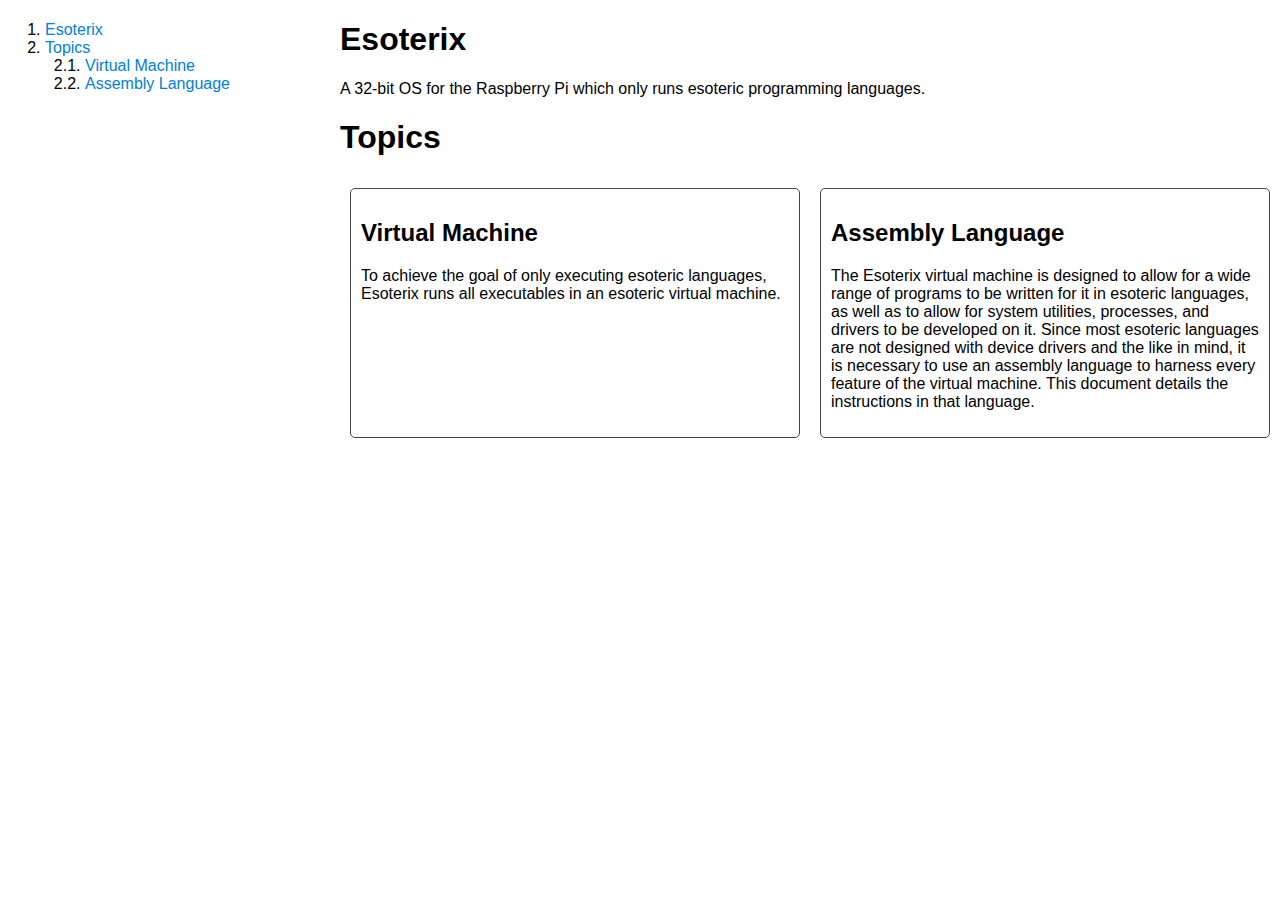
==== docs/index.html @ 00f3c669 "Add index page and misc. updates & improvements" ====
<!DOCTYPE html>
<html>
	<head>
		<title>Esoterix</title>

		<link rel="stylesheet" type="text/css" href="docs.css" />
		<link rel="stylesheet" type="text/css" href="topics.css" />

		<script src="toc.js"></script>
	</head>
	<body>
		<div id="toc" class="toc-no-heading"></div>
		<main>
			<h1>Esoterix</h1>
			<p>
				A 32-bit OS for the Raspberry Pi which only runs esoteric programming languages.
			</p>

			<h1>Topics</h1>

			<div class="topics">
				<a class="topic" href="vm.html" target="_blank">
					<h2>Virtual Machine</h2>
					<p>
						To achieve the goal of only executing esoteric languages, Esoterix runs all executables
						in an esoteric virtual machine.
					</p>
				</a>

				<a class="topic" href="asm.html" target="_blank">
					<h2>Assembly Language</h2>
					<p>
						The Esoterix virtual machine is designed to allow for a wide range of programs to
						be written for it in esoteric languages, as well as to allow for system utilities,
						processes, and drivers to be developed on it. Since most esoteric languages are not
						designed with device drivers and the like in mind, it is necessary to use an assembly
						language to harness every feature of the virtual machine. This document details the
						instructions in that language.
					</p>
				</a>
			</div>
		</main>
	</body>
</html>
---- docs/docs.css ----
body {
	margin: 0;
	padding: 0;

	font-family: sans-serif;
	overflow: hidden;

	display: grid;
	grid-template-columns: 20rem 1fr;
	column-gap: 20px;
}

main {
	grid-column: 2;

	overflow-y: scroll;

	height: 100vh;
}

/* inline styles */

a {
	color: #007fdd;
	text-decoration-color: #007fdd00;

	transition: text-decoration-color 75ms linear;
}

a:visited {
	color: #8f00dd;
}

a:hover {
	text-decoration-color: #007fddff;
}

a:visited:hover {
	text-decoration-color: #8f00ddff;
}

code {
	padding: 1px 2px;
	border-radius: 3px;

	background-color: #ccc;
	font-size: large;
}

code.subheading {
	display: block;
	max-width: 99%;
	font-size: x-large;
	margin-bottom: 1.8em;
}

/* Tables */
table {
	border-collapse: collapse;
}

table th, table td {
	border: 1px solid black;
	padding: 2px 4px;
	text-align: left;
}

table.center th, table.center td {
	text-align: center;
}

/* Table of contents */
#toc {
	padding: 5px;

	position: relative;
	grid-column: 1;
	overflow-y: scroll;
}

#toc ol {
	counter-reset: subsections;
}

#toc li {
	counter-increment: subsections;
}

#toc li::marker {
	content: counters(subsections, ".") ". ";
}
---- docs/topics.css ----
div.topics {
	display: flex;
	gap: 20px;
	flex-flow: row wrap;

	padding: 10px;
}

a.topic {
	display: block;

	border: 1px solid #444;
	border-radius: 5px;

	flex: 20%;

	padding: 10px;

	transition: all ease-out 250ms;

	text-decoration: none;
	color: black;
}

a.topic:hover {
	transform: scale(1.02);
}
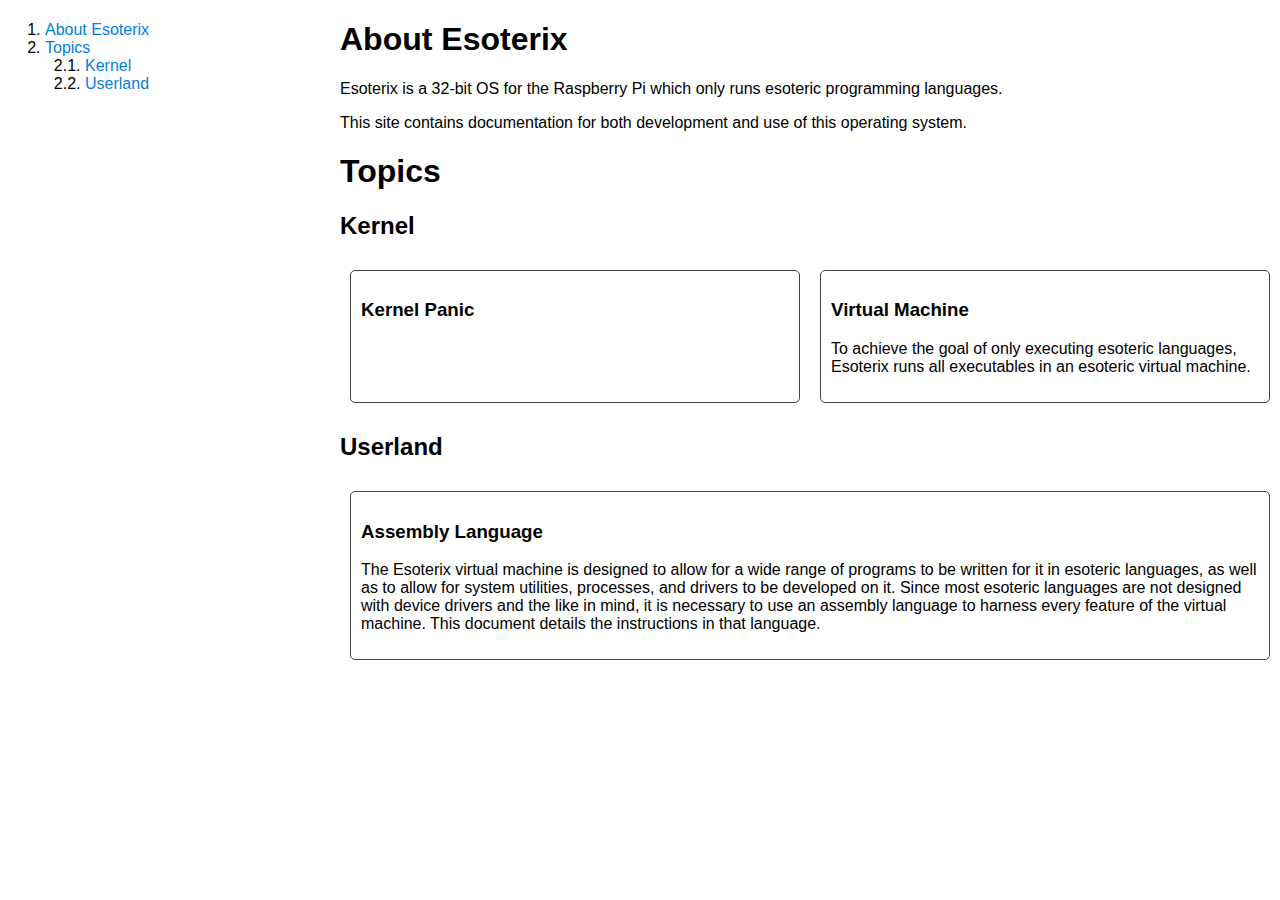
==== commit 540acea2: "Improved organization of index page" ====
--- a/docs/index.html
+++ b/docs/index.html
@@ -11,24 +11,37 @@
 	<body>
 		<div id="toc" class="toc-no-heading"></div>
 		<main>
-			<h1>Esoterix</h1>
+			<h1>About Esoterix</h1>
 			<p>
-				A 32-bit OS for the Raspberry Pi which only runs esoteric programming languages.
+				Esoterix is a 32-bit OS for the Raspberry Pi which only runs
+				esoteric programming languages.
+			</p>
+			<p>
+				This site contains documentation for both development and use
+				of this operating system.
 			</p>
 
 			<h1>Topics</h1>
 
+			<h2>Kernel</h2>
 			<div class="topics">
+				<a class="topic" target="_blank">
+					<h3 class="toc-exclude">Kernel Panic</h3>
+				</a>
+
 				<a class="topic" href="vm.html" target="_blank">
-					<h2>Virtual Machine</h2>
+					<h3 class="toc-exclude">Virtual Machine</h3>
 					<p>
 						To achieve the goal of only executing esoteric languages, Esoterix runs all executables
 						in an esoteric virtual machine.
 					</p>
 				</a>
+			</div>
 
+			<h2>Userland</h2>
+			<div class="topics">
 				<a class="topic" href="asm.html" target="_blank">
-					<h2>Assembly Language</h2>
+					<h3 class="toc-exclude">Assembly Language</h3>
 					<p>
 						The Esoterix virtual machine is designed to allow for a wide range of programs to
 						be written for it in esoteric languages, as well as to allow for system utilities,
--- a/docs/topics.css
+++ b/docs/topics.css
@@ -12,7 +12,7 @@
 	border: 1px solid #444;
 	border-radius: 5px;
 
-	flex: 20%;
+	flex: 30%;
 
 	padding: 10px;
 
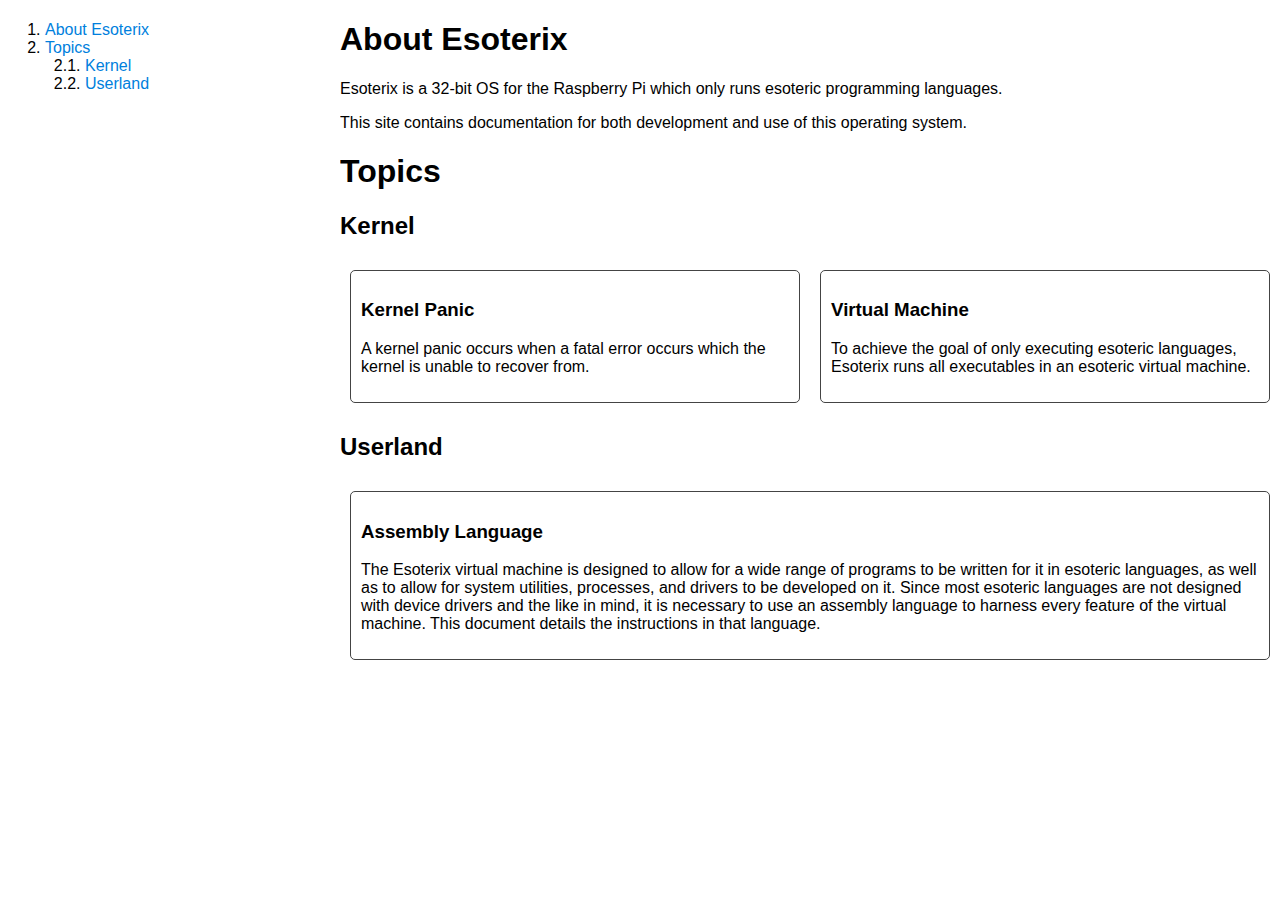
==== commit 6b787514: "Document kernel panic and improve accessibility in CSS" ====
--- a/docs/index.html
+++ b/docs/index.html
@@ -25,8 +25,12 @@
 
 			<h2>Kernel</h2>
 			<div class="topics">
-				<a class="topic" target="_blank">
+				<a class="topic" href="kernel/panic.html" target="_blank">
 					<h3 class="toc-exclude">Kernel Panic</h3>
+					<p>
+						A kernel panic occurs when a fatal error occurs which the
+						kernel is unable to recover from.
+					</p>
 				</a>
 
 				<a class="topic" href="vm.html" target="_blank">
--- a/docs/docs.css
+++ b/docs/docs.css
@@ -23,8 +23,6 @@
 a {
 	color: #007fdd;
 	text-decoration-color: #007fdd00;
-
-	transition: text-decoration-color 75ms linear;
 }
 
 a:visited {
@@ -89,3 +87,12 @@
 #toc li::marker {
 	content: counters(subsections, ".") ". ";
 }
+
+
+/* Accessibility */
+
+@media (prefers-reduced-motion: no-preference) {
+	a {
+		transition: text-decoration-color 75ms linear;
+	}
+}
--- a/docs/topics.css
+++ b/docs/topics.css
@@ -16,12 +16,17 @@
 
 	padding: 10px;
 
-	transition: all ease-out 250ms;
-
 	text-decoration: none;
 	color: black;
 }
 
-a.topic:hover {
-	transform: scale(1.02);
+a.topic:hover,
+a.topic:focus {
+	box-shadow: 2px 2px 6px #777;
+}
+
+@media (prefers-reduced-motion: no-preference) {
+	a.topic {
+		transition: box-shadow linear 150ms;
+	}
 }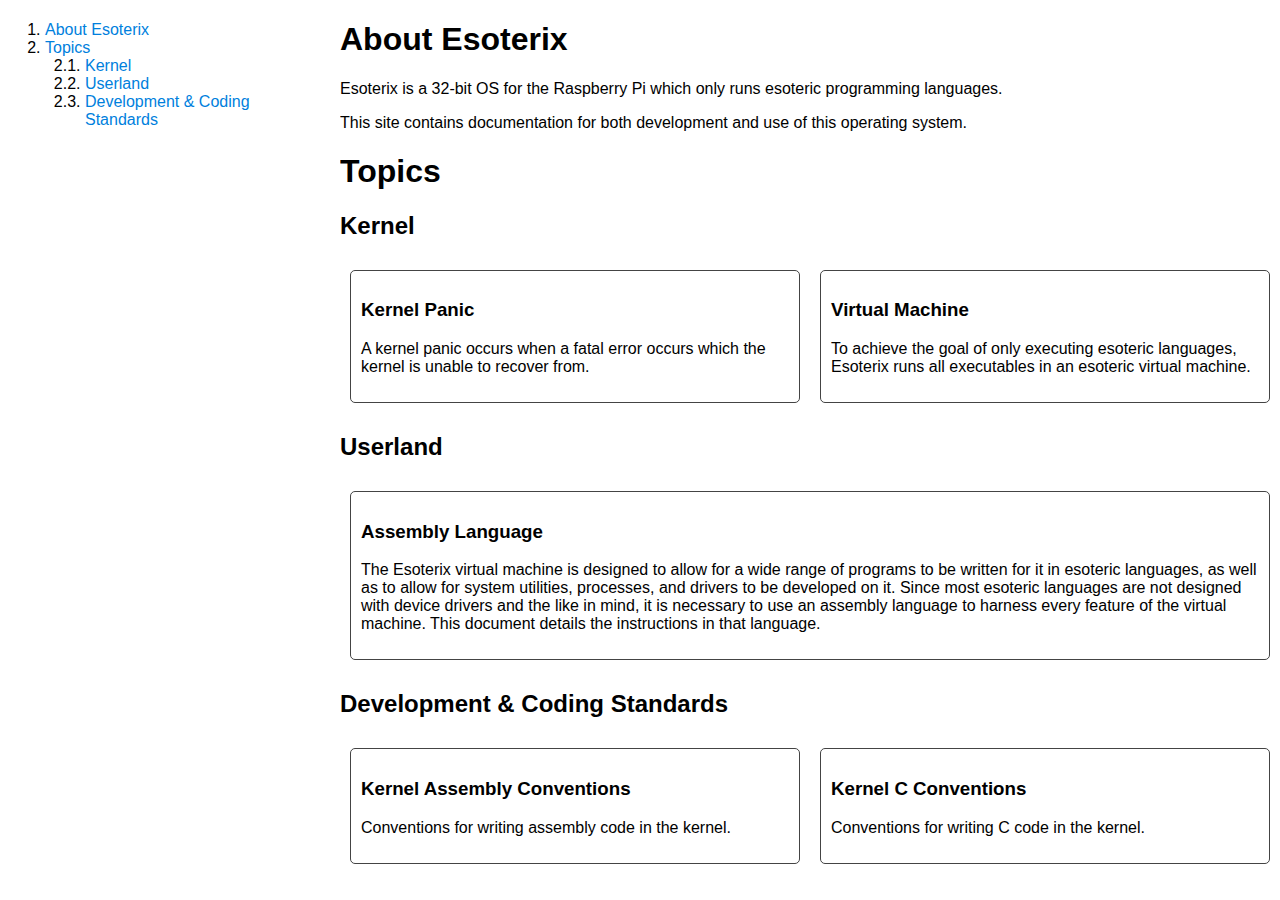
==== commit be5017e0: "Added pages on programming convention" ====
--- a/docs/index.html
+++ b/docs/index.html
@@ -1,7 +1,7 @@
 <!DOCTYPE html>
 <html>
 	<head>
-		<title>Esoterix</title>
+		<title>Esoterix Docs</title>
 
 		<link rel="stylesheet" type="text/css" href="docs.css" />
 		<link rel="stylesheet" type="text/css" href="topics.css" />
@@ -33,7 +33,7 @@
 					</p>
 				</a>
 
-				<a class="topic" href="vm.html" target="_blank">
+				<a class="topic" href="kernel/vm.html" target="_blank">
 					<h3 class="toc-exclude">Virtual Machine</h3>
 					<p>
 						To achieve the goal of only executing esoteric languages, Esoterix runs all executables
@@ -44,7 +44,7 @@
 
 			<h2>Userland</h2>
 			<div class="topics">
-				<a class="topic" href="asm.html" target="_blank">
+				<a class="topic" href="userland/asm.html" target="_blank">
 					<h3 class="toc-exclude">Assembly Language</h3>
 					<p>
 						The Esoterix virtual machine is designed to allow for a wide range of programs to
@@ -56,6 +56,22 @@
 					</p>
 				</a>
 			</div>
+
+			<h2>Development & Coding Standards</h2>
+			<div class="topics">
+				<a class="topic" href="/conventions/kernel_asm.html" target="_blank">
+					<h3 class="toc-exclude">Kernel Assembly Conventions</h3>
+					<p>
+						Conventions for writing assembly code in the kernel.
+					</p>
+				</a>
+				<a class="topic" href="/conventions/kernel_c.html" target="_blank">
+					<h3 class="toc-exclude">Kernel C Conventions</h3>
+					<p>
+						Conventions for writing C code in the kernel.
+					</p>
+				</a>
+			</div>
 		</main>
 	</body>
 </html>--- a/docs/docs.css
+++ b/docs/docs.css
@@ -52,6 +52,16 @@
 	margin-bottom: 1.8em;
 }
 
+pre {
+	padding: 4px;
+	border-radius: 3px;
+
+	background-color: #ccc;
+	font-size: large;
+	
+	max-width: 99%;
+}
+
 /* Tables */
 table {
 	border-collapse: collapse;
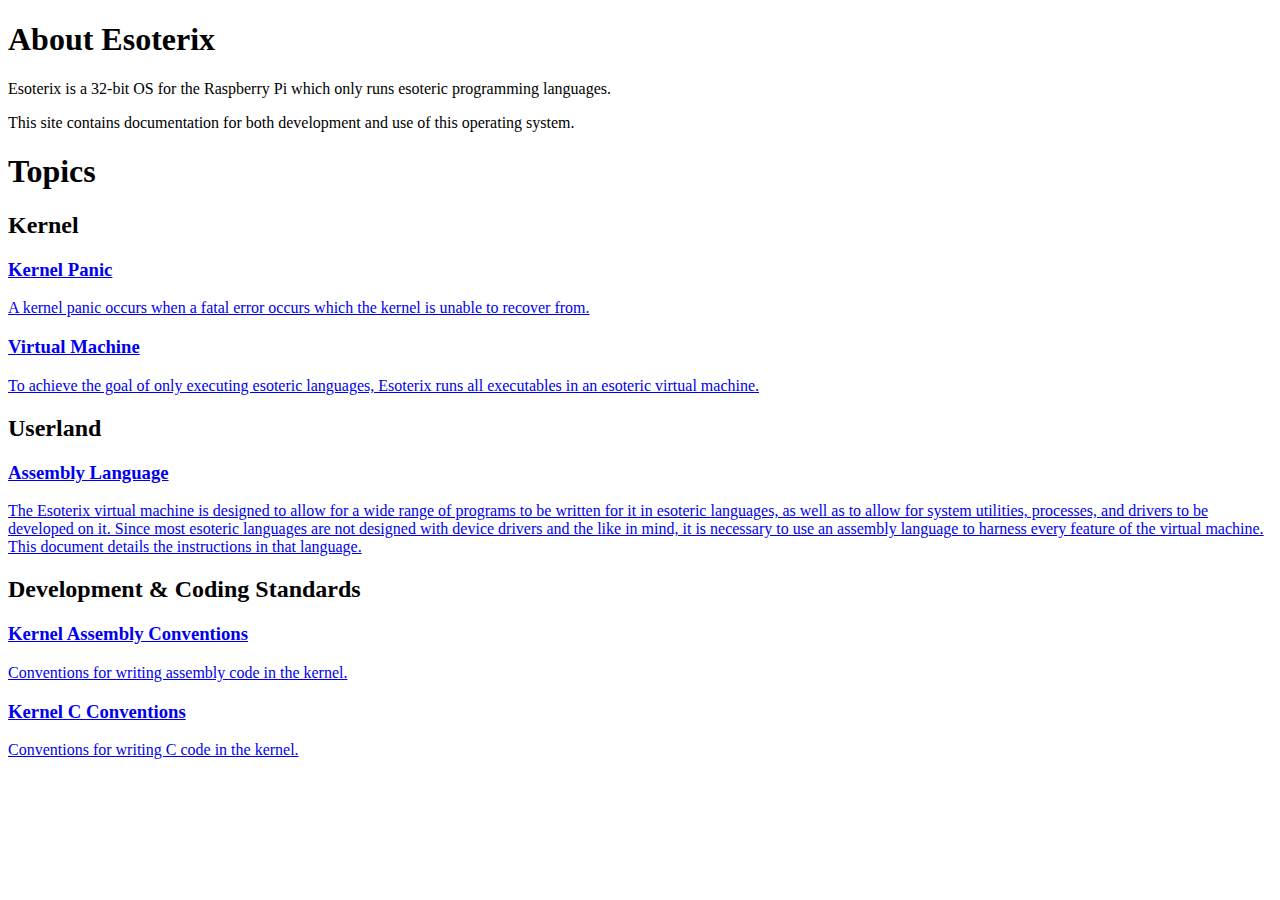
==== commit ee8d02e6: "Fix urls for github pages" ====
--- a/docs/index.html
+++ b/docs/index.html
@@ -3,10 +3,10 @@
 	<head>
 		<title>Esoterix Docs</title>
 
-		<link rel="stylesheet" type="text/css" href="docs.css" />
-		<link rel="stylesheet" type="text/css" href="topics.css" />
+		<link rel="stylesheet" type="text/css" href="/esoterix/docs.css" />
+		<link rel="stylesheet" type="text/css" href="/esoterix/topics.css" />
 
-		<script src="toc.js"></script>
+		<script src="/es"></script>
 	</head>
 	<body>
 		<div id="toc" class="toc-no-heading"></div>
